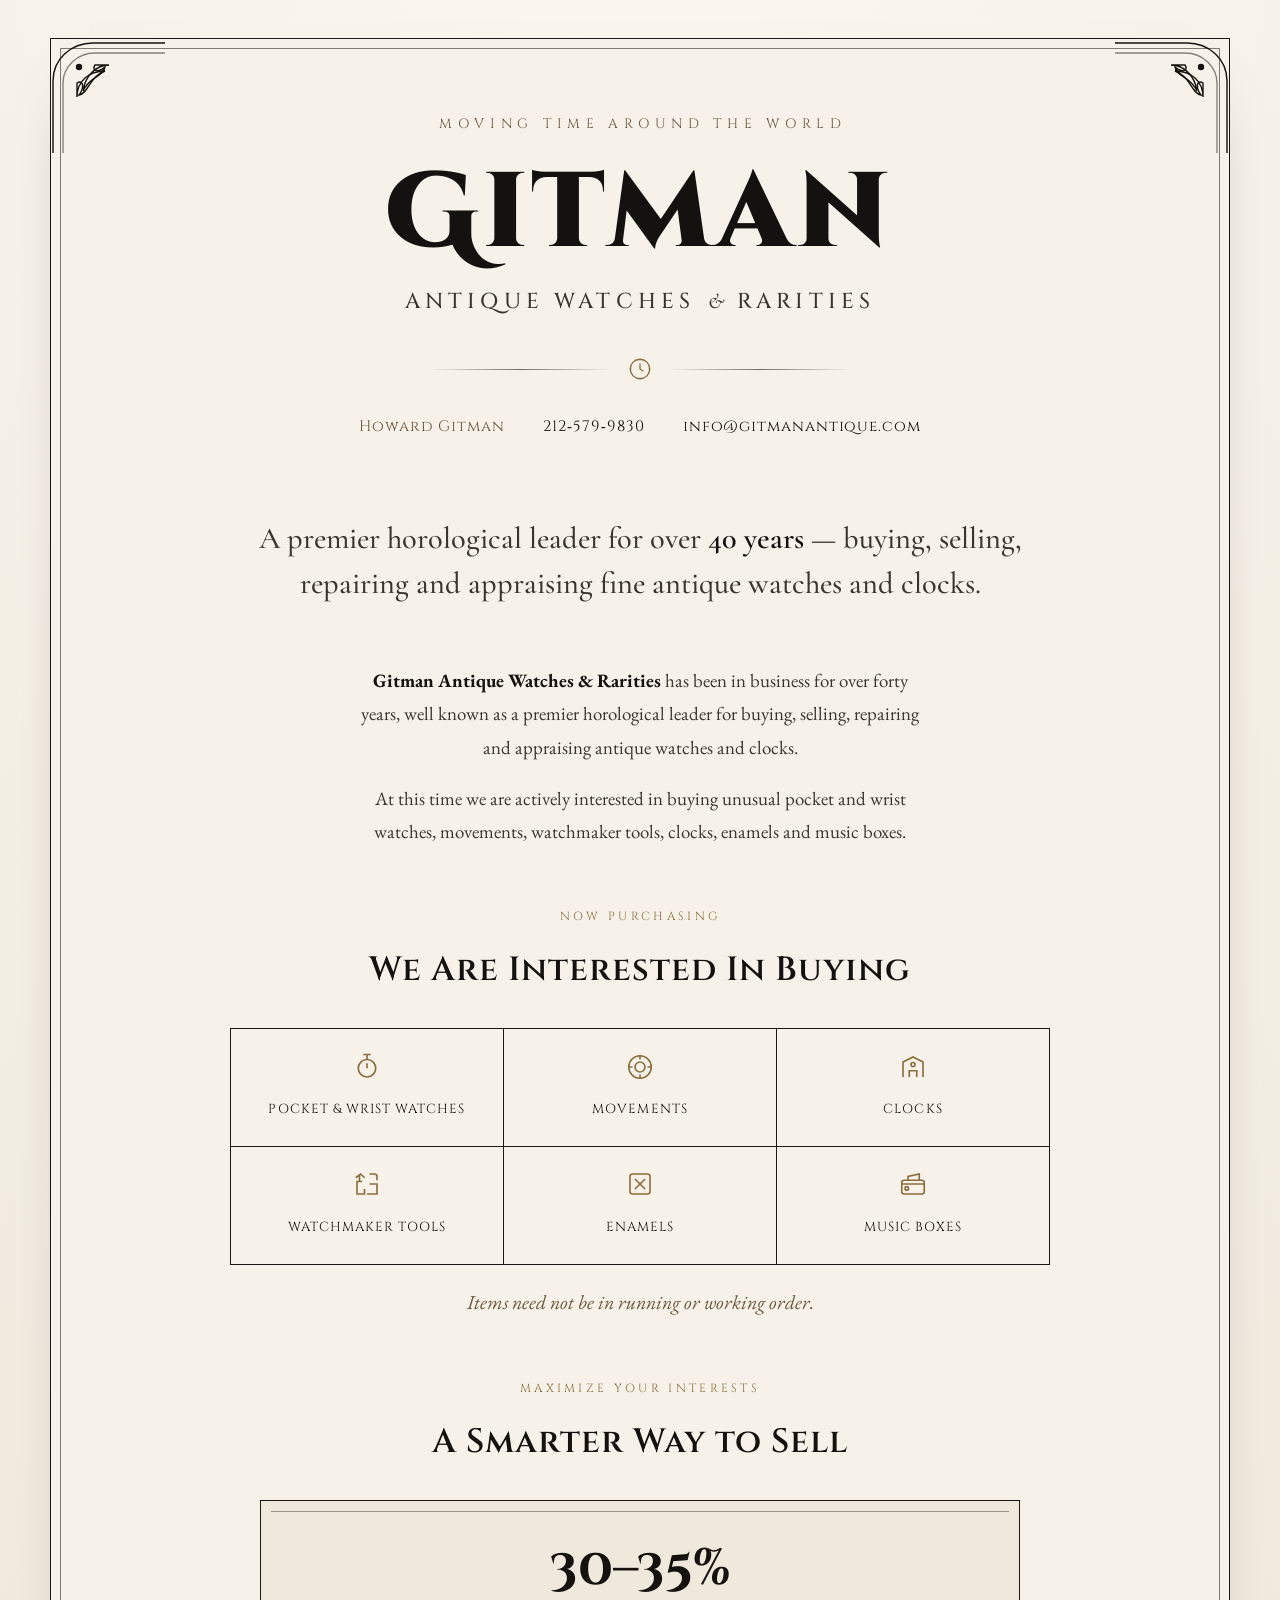
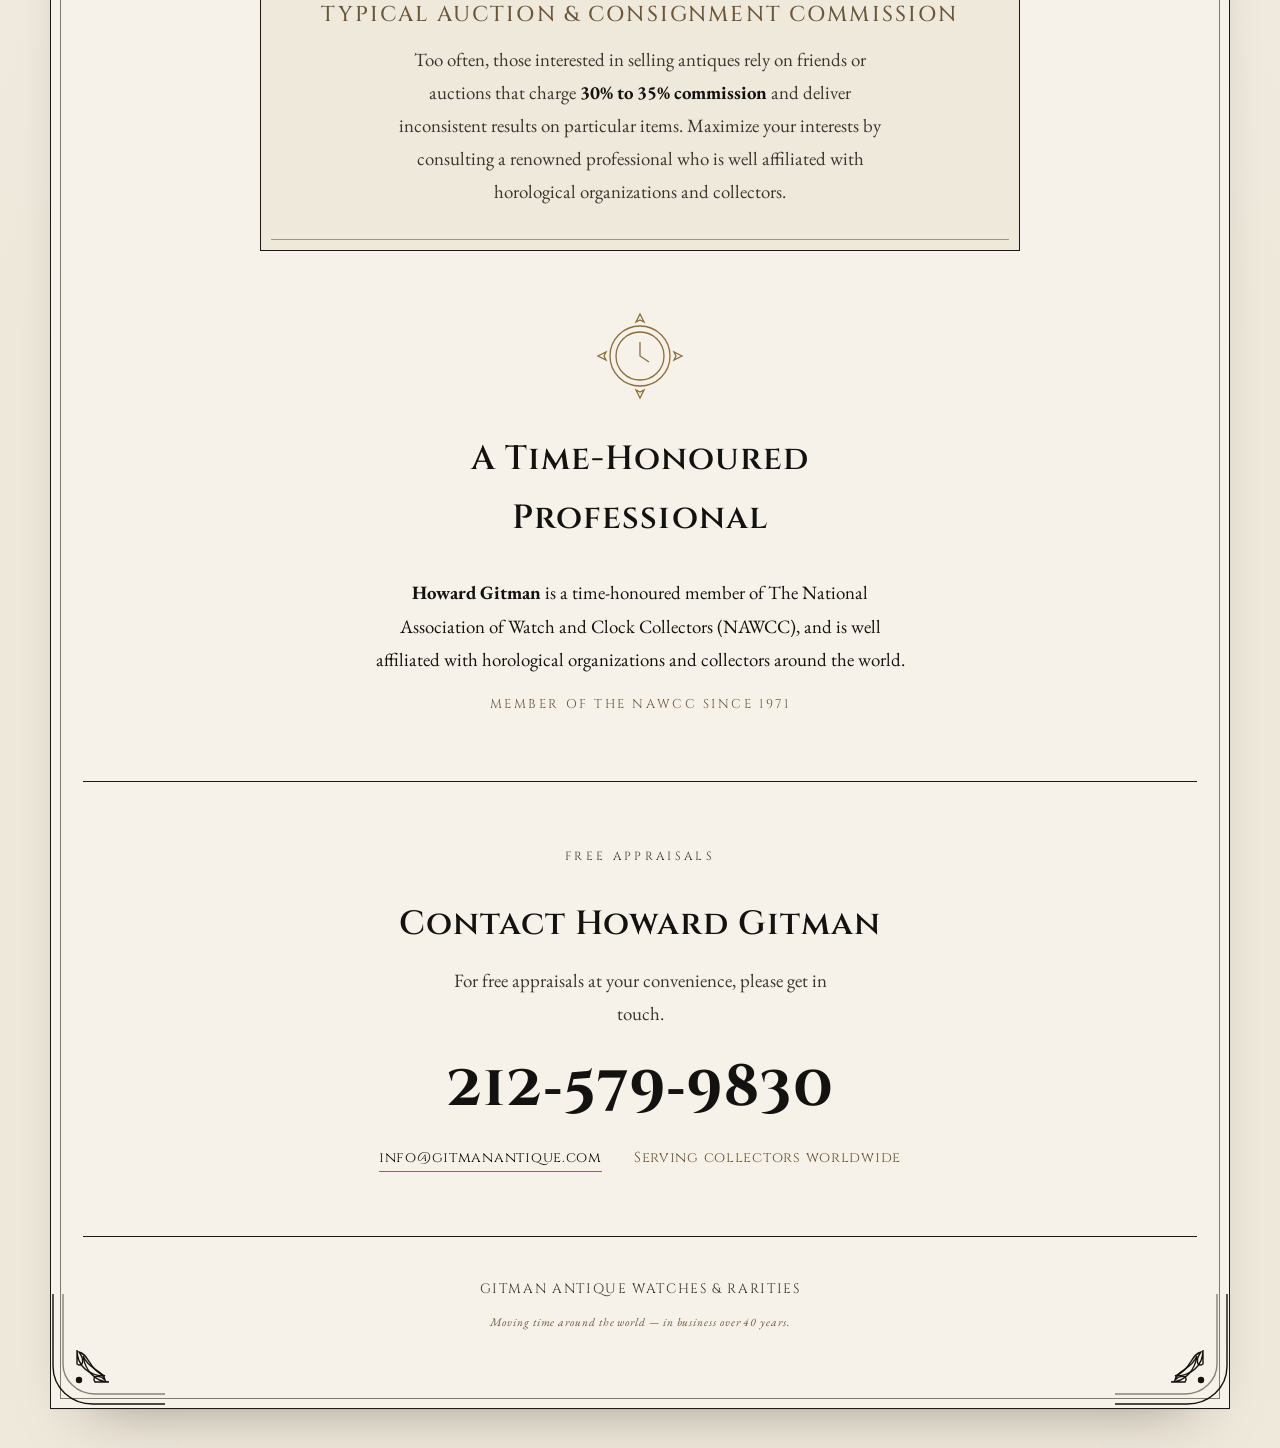
==== index.html @ 74b0772e "Add Gitman Antique Watches & Rarities website Single-page site built from the shop's flyer, styled a" ====
<!DOCTYPE html>
<html lang="en">
<head>
<meta charset="UTF-8">
<meta name="viewport" content="width=device-width, initial-scale=1.0">
<title>Gitman Antique Watches &amp; Rarities — Moving Time Around the World</title>
<meta name="description" content="Gitman Antique Watches &amp; Rarities — a premier horological leader for over 40 years, buying, selling, repairing and appraising antique watches and clocks. Free appraisals from Howard Gitman, NAWCC member since 1971.">
<meta name="theme-color" content="#111111">
<meta property="og:title" content="Gitman Antique Watches &amp; Rarities">
<meta property="og:description" content="Moving Time Around the World — buying, selling, repairing and appraising antique watches and clocks for over 40 years.">
<meta property="og:type" content="website">
<link rel="preconnect" href="https://fonts.googleapis.com">
<link rel="preconnect" href="https://fonts.gstatic.com" crossorigin>
<link href="https://fonts.googleapis.com/css2?family=Cinzel+Decorative:wght@400;700;900&family=Cinzel:wght@400;500;600&family=Cormorant+Garamond:ital,wght@0,400;0,500;0,600;1,400;1,500&family=EB+Garamond:ital,wght@0,400;0,500;1,400&display=swap" rel="stylesheet">
<style>
  :root{
    --ink:#141210;
    --ink-soft:#3a352f;
    --paper:#f6f2e9;
    --paper-2:#efe9dc;
    --line:#1a1815;
    --accent:#6b5638;
    --gold:#8a6d3b;
    --max:1080px;
  }
  *{box-sizing:border-box;}
  html{scroll-behavior:smooth;}
  body{
    margin:0;
    color:var(--ink);
    background:
      radial-gradient(120% 80% at 50% -10%, #fbf8f0 0%, var(--paper) 45%, var(--paper-2) 100%);
    font-family:"EB Garamond","Cormorant Garamond",Georgia,serif;
    font-size:clamp(1.02rem,0.9rem + 0.4vw,1.18rem);
    line-height:1.75;
    -webkit-font-smoothing:antialiased;
    text-rendering:optimizeLegibility;
  }
  ::selection{background:var(--ink);color:var(--paper);}

  .wrap{max-width:var(--max);margin:0 auto;padding:0 clamp(1.1rem,4vw,2.5rem);}

  /* ---------- Decorative frame ---------- */
  .frame{
    position:relative;
    margin:clamp(1rem,3vw,2.4rem) auto;
    max-width:1180px;
    border:1px solid var(--line);
    padding:clamp(1.6rem,4vw,3.6rem) clamp(1rem,3vw,2rem);
    background:
      linear-gradient(var(--paper),var(--paper)) padding-box;
    box-shadow:0 1px 0 rgba(0,0,0,.04), 0 30px 60px -40px rgba(30,20,10,.5);
  }
  .frame::before{
    content:"";
    position:absolute;
    inset:9px;
    border:1px solid var(--line);
    pointer-events:none;
    opacity:.55;
  }
  .corner{position:absolute;width:clamp(64px,10vw,120px);height:auto;color:var(--ink);pointer-events:none;}
  .corner.tl{top:-2px;left:-2px;}
  .corner.tr{top:-2px;right:-2px;transform:scaleX(-1);}
  .corner.bl{bottom:-2px;left:-2px;transform:scaleY(-1);}
  .corner.br{bottom:-2px;right:-2px;transform:scale(-1,-1);}

  /* ---------- Hero ---------- */
  header{text-align:center;padding:clamp(.5rem,2vw,1.4rem) 0 clamp(1rem,3vw,2rem);}
  .tagline-top{
    font-family:"Cinzel",serif;
    letter-spacing:.42em;
    text-transform:uppercase;
    font-size:clamp(.62rem,.5rem + .5vw,.85rem);
    color:var(--accent);
    margin:0 0 clamp(1rem,3vw,1.8rem);
    padding-left:.42em;
  }
  .wordmark{
    font-family:"Cinzel Decorative","Cinzel",serif;
    font-weight:900;
    font-size:clamp(3.1rem,7vw + 1rem,7rem);
    line-height:.92;
    letter-spacing:.04em;
    margin:0;
    color:var(--ink);
  }
  .subtitle{
    font-family:"Cinzel",serif;
    font-weight:500;
    text-transform:uppercase;
    letter-spacing:.24em;
    font-size:clamp(.85rem,.6rem + 1vw,1.35rem);
    margin:clamp(.9rem,2vw,1.3rem) 0 0;
    color:var(--ink-soft);
  }
  .subtitle .amp{font-family:"Cormorant Garamond",serif;font-style:italic;text-transform:none;letter-spacing:0;padding:0 .12em;}
  .rule{
    display:flex;align-items:center;justify-content:center;gap:1rem;
    margin:clamp(1.4rem,3vw,2.2rem) auto 0;max-width:420px;color:var(--gold);
  }
  .rule::before,.rule::after{content:"";height:1px;flex:1;background:linear-gradient(90deg,transparent,var(--line),transparent);opacity:.6;}
  .rule svg{width:26px;height:26px;flex:none;}

  /* ---------- Contact bar under hero ---------- */
  .quickcontact{
    display:flex;flex-wrap:wrap;justify-content:center;gap:clamp(.6rem,3vw,2.4rem);
    margin-top:clamp(1.3rem,3vw,2rem);
    font-family:"Cinzel",serif;font-size:clamp(.78rem,.6rem + .5vw,.95rem);
    letter-spacing:.06em;
  }
  .quickcontact a{color:var(--ink);text-decoration:none;border-bottom:1px solid transparent;transition:border-color .2s;}
  .quickcontact a:hover{border-color:var(--gold);}
  .quickcontact .who{color:var(--accent);}

  /* ---------- Body content ---------- */
  main{padding-top:clamp(1.6rem,4vw,2.6rem);}
  .lede{
    font-family:"Cormorant Garamond",serif;
    font-size:clamp(1.3rem,1rem + 1.4vw,1.9rem);
    line-height:1.5;
    text-align:center;
    max-width:52ch;
    margin:0 auto clamp(2rem,5vw,3.2rem);
    color:var(--ink-soft);
    font-weight:500;
  }
  .lede strong{color:var(--ink);font-weight:600;}

  section{margin:clamp(2.2rem,5vw,3.6rem) 0;}
  .eyebrow{
    font-family:"Cinzel",serif;text-transform:uppercase;letter-spacing:.28em;
    font-size:.74rem;color:var(--gold);text-align:center;margin:0 0 .9rem;
  }
  h2{
    font-family:"Cinzel",serif;font-weight:600;text-align:center;
    font-size:clamp(1.4rem,1rem + 1.6vw,2.1rem);
    letter-spacing:.03em;margin:0 0 clamp(1.2rem,3vw,1.8rem);color:var(--ink);
  }

  /* two column intro */
  .prose p{margin:0 auto 1.15rem;max-width:64ch;text-align:center;color:var(--ink-soft);}
  .prose p strong{color:var(--ink);}

  /* what we buy grid */
  .buy-grid{
    display:grid;gap:1px;background:var(--line);
    grid-template-columns:repeat(3,1fr);
    border:1px solid var(--line);margin:0 auto;max-width:820px;
    padding:0;list-style:none;overflow:hidden;
  }
  @media (max-width:560px){ .buy-grid{grid-template-columns:repeat(2,1fr);} }
  .buy-grid li{
    list-style:none;background:var(--paper);padding:1.4rem 1rem;text-align:center;
  }
  .buy-grid .ic{display:block;color:var(--gold);margin:0 auto .55rem;width:30px;height:30px;}
  .buy-grid .lbl{font-family:"Cinzel",serif;font-size:.82rem;letter-spacing:.08em;text-transform:uppercase;color:var(--ink);}
  .note{text-align:center;font-style:italic;color:var(--accent);margin:1.3rem auto 0;font-size:1.05em;}

  /* value / commission callout */
  .value{
    border:1px solid var(--line);background:var(--paper-2);
    max-width:760px;margin:0 auto;padding:clamp(1.6rem,4vw,2.6rem);
    position:relative;text-align:center;
  }
  .value::before,.value::after{
    content:"";position:absolute;left:10px;right:10px;height:0;
    border-top:1px solid var(--line);opacity:.4;
  }
  .value::before{top:10px;}
  .value::after{bottom:10px;}
  .value .big{
    font-family:"Cinzel Decorative","Cinzel",serif;font-weight:700;
    font-size:clamp(2rem,1rem + 4vw,3.2rem);color:var(--ink);display:block;line-height:1;margin-bottom:.3rem;
  }
  .value .big small{font-size:.42em;letter-spacing:.1em;color:var(--accent);font-family:"Cinzel",serif;font-weight:500;display:block;margin-top:.6rem;text-transform:uppercase;}
  .value p{max-width:54ch;margin:1.1rem auto 0;color:var(--ink-soft);}
  .value p strong{color:var(--ink);}

  /* credentials */
  .cred{text-align:center;max-width:60ch;margin:0 auto;}
  .cred .seal{width:clamp(70px,12vw,96px);height:auto;color:var(--gold);margin-bottom:1rem;}
  .cred .est{font-family:"Cinzel",serif;letter-spacing:.2em;text-transform:uppercase;font-size:.8rem;color:var(--accent);margin-top:1rem;}

  /* ---------- CTA / Contact ---------- */
  .cta{
    text-align:center;border-top:1px solid var(--line);border-bottom:1px solid var(--line);
    padding:clamp(2.4rem,6vw,4rem) 1rem;margin:clamp(2.6rem,6vw,4rem) 0 0;
  }
  .cta h2{margin-bottom:.6rem;}
  .cta p{color:var(--ink-soft);max-width:46ch;margin:0 auto 1.8rem;}
  .phone{
    font-family:"Cinzel Decorative","Cinzel",serif;font-weight:700;
    font-size:clamp(2rem,1rem + 5vw,3.6rem);color:var(--ink);text-decoration:none;
    display:inline-block;letter-spacing:.02em;line-height:1;
    border-bottom:2px solid transparent;transition:border-color .25s,color .25s;
  }
  .phone:hover{border-color:var(--gold);}
  .cta .meta{
    display:flex;flex-wrap:wrap;justify-content:center;gap:.6rem 2rem;margin-top:1.7rem;
    font-family:"Cinzel",serif;font-size:.9rem;letter-spacing:.05em;
  }
  .cta .meta a{color:var(--ink);text-decoration:none;border-bottom:1px solid var(--gold);}
  .cta .meta span{color:var(--accent);}

  footer{
    text-align:center;padding:clamp(1.8rem,4vw,2.6rem) 1rem clamp(1rem,3vw,1.6rem);
    color:var(--accent);font-size:.85rem;font-family:"Cinzel",serif;letter-spacing:.12em;text-transform:uppercase;
  }
  footer .name{color:var(--ink-soft);}
  footer .sm{display:block;margin-top:.6rem;font-size:.72rem;letter-spacing:.08em;text-transform:none;font-family:"EB Garamond",serif;font-style:italic;}

  @media (max-width:560px){
    .quickcontact{flex-direction:column;gap:.4rem;}
    .rule{max-width:260px;}
  }
</style>
</head>
<body>
<div class="frame">
  <!-- Art-Nouveau corner flourishes -->
  <svg class="corner tl" viewBox="0 0 120 120" fill="none" stroke="currentColor" stroke-width="1.4" aria-hidden="true">
    <path d="M4 116 V44 C4 22 22 6 44 6 H116" />
    <path d="M14 116 V46 C14 30 28 16 46 16 H116" opacity=".5"/>
    <path d="M28 60 C28 44 40 34 56 34 C40 40 40 56 30 58 C36 50 34 42 28 46 Z"/>
    <path d="M60 28 C46 28 36 40 34 54 C40 40 54 40 56 30 C50 36 42 34 46 28 Z"/>
    <circle cx="30" cy="30" r="3.2" fill="currentColor" stroke="none"/>
  </svg>
  <svg class="corner tr" viewBox="0 0 120 120" fill="none" stroke="currentColor" stroke-width="1.4" aria-hidden="true">
    <path d="M4 116 V44 C4 22 22 6 44 6 H116" />
    <path d="M14 116 V46 C14 30 28 16 46 16 H116" opacity=".5"/>
    <path d="M28 60 C28 44 40 34 56 34 C40 40 40 56 30 58 C36 50 34 42 28 46 Z"/>
    <path d="M60 28 C46 28 36 40 34 54 C40 40 54 40 56 30 C50 36 42 34 46 28 Z"/>
    <circle cx="30" cy="30" r="3.2" fill="currentColor" stroke="none"/>
  </svg>
  <svg class="corner bl" viewBox="0 0 120 120" fill="none" stroke="currentColor" stroke-width="1.4" aria-hidden="true">
    <path d="M4 116 V44 C4 22 22 6 44 6 H116" />
    <path d="M14 116 V46 C14 30 28 16 46 16 H116" opacity=".5"/>
    <path d="M28 60 C28 44 40 34 56 34 C40 40 40 56 30 58 C36 50 34 42 28 46 Z"/>
    <path d="M60 28 C46 28 36 40 34 54 C40 40 54 40 56 30 C50 36 42 34 46 28 Z"/>
    <circle cx="30" cy="30" r="3.2" fill="currentColor" stroke="none"/>
  </svg>
  <svg class="corner br" viewBox="0 0 120 120" fill="none" stroke="currentColor" stroke-width="1.4" aria-hidden="true">
    <path d="M4 116 V44 C4 22 22 6 44 6 H116" />
    <path d="M14 116 V46 C14 30 28 16 46 16 H116" opacity=".5"/>
    <path d="M28 60 C28 44 40 34 56 34 C40 40 40 56 30 58 C36 50 34 42 28 46 Z"/>
    <path d="M60 28 C46 28 36 40 34 54 C40 40 54 40 56 30 C50 36 42 34 46 28 Z"/>
    <circle cx="30" cy="30" r="3.2" fill="currentColor" stroke="none"/>
  </svg>

  <div class="wrap">
    <header>
      <p class="tagline-top">Moving Time Around the World</p>
      <h1 class="wordmark">Gitman</h1>
      <p class="subtitle">Antique Watches <span class="amp">&amp;</span> Rarities</p>
      <div class="rule" aria-hidden="true">
        <svg viewBox="0 0 24 24" fill="none" stroke="currentColor" stroke-width="1.2">
          <circle cx="12" cy="12" r="9"/><path d="M12 7v5l3 2"/><path d="M12 3v1M12 20v1M3 12h1M20 12h1"/>
        </svg>
      </div>
      <nav class="quickcontact" aria-label="Contact">
        <span class="who">Howard Gitman</span>
        <a href="tel:+12125799830">212&#8209;579&#8209;9830</a>
        <a href="mailto:info@gitmanantique.com">info@gitmanantique.com</a>
      </nav>
    </header>

    <main>
      <p class="lede">
        A premier horological leader for over <strong>40 years</strong> — buying, selling,
        repairing and appraising fine antique watches and clocks.
      </p>

      <section class="prose" aria-label="About">
        <p>
          <strong>Gitman Antique Watches &amp; Rarities</strong> has been in business for over forty years,
          well known as a premier horological leader for buying, selling, repairing and appraising
          antique watches and clocks.
        </p>
        <p>
          At this time we are actively interested in buying unusual pocket and wrist watches, movements,
          watchmaker tools, clocks, enamels and music boxes.
        </p>
      </section>

      <section aria-label="What we buy">
        <p class="eyebrow">Now Purchasing</p>
        <h2>We Are Interested In Buying</h2>
        <ul class="buy-grid">
          <li>
            <svg class="ic" viewBox="0 0 24 24" fill="none" stroke="currentColor" stroke-width="1.3"><circle cx="12" cy="13" r="7"/><path d="M12 13V9M9 2h6M12 6V2"/></svg>
            <span class="lbl">Pocket &amp; Wrist Watches</span>
          </li>
          <li>
            <svg class="ic" viewBox="0 0 24 24" fill="none" stroke="currentColor" stroke-width="1.3"><circle cx="12" cy="12" r="4"/><circle cx="12" cy="12" r="9"/><path d="M12 3v3M12 18v3M3 12h3M18 12h3"/></svg>
            <span class="lbl">Movements</span>
          </li>
          <li>
            <svg class="ic" viewBox="0 0 24 24" fill="none" stroke="currentColor" stroke-width="1.3"><path d="M4 20V8l8-4 8 4v12"/><path d="M9 20v-5h6v5"/><circle cx="12" cy="10" r="1.6"/></svg>
            <span class="lbl">Clocks</span>
          </li>
          <li>
            <svg class="ic" viewBox="0 0 24 24" fill="none" stroke="currentColor" stroke-width="1.3"><path d="M3 7l4-3 3 3M14 4h4a2 2 0 012 2v3M6 4v6M8 10H4v10h6v-4M14 12h6v8h-8"/></svg>
            <span class="lbl">Watchmaker Tools</span>
          </li>
          <li>
            <svg class="ic" viewBox="0 0 24 24" fill="none" stroke="currentColor" stroke-width="1.3"><rect x="4" y="4" width="16" height="16" rx="2"/><path d="M8 8l8 8M16 8l-8 8"/></svg>
            <span class="lbl">Enamels</span>
          </li>
          <li>
            <svg class="ic" viewBox="0 0 24 24" fill="none" stroke="currentColor" stroke-width="1.3"><rect x="3" y="9" width="18" height="11" rx="2"/><path d="M3 12h18M8 9V6l9-2v5"/><circle cx="7" cy="15.5" r="1.4"/></svg>
            <span class="lbl">Music Boxes</span>
          </li>
        </ul>
        <p class="note">Items need not be in running or working order.</p>
      </section>

      <section aria-label="Why sell with us">
        <p class="eyebrow">Maximize Your Interests</p>
        <h2>A Smarter Way to Sell</h2>
        <div class="value">
          <span class="big">30&ndash;35%<small>Typical auction &amp; consignment commission</small></span>
          <p>
            Too often, those interested in selling antiques rely on friends or auctions that charge
            <strong>30% to 35% commission</strong> and deliver inconsistent results on particular items.
            Maximize your interests by consulting a renowned professional who is well affiliated with
            horological organizations and collectors.
          </p>
        </div>
      </section>

      <section class="cred" aria-label="Credentials">
        <svg class="seal" viewBox="0 0 96 96" fill="none" stroke="currentColor" stroke-width="1.3" aria-hidden="true">
          <circle cx="48" cy="48" r="30"/><circle cx="48" cy="48" r="24"/>
          <path d="M48 34v14l9 6"/>
          <path d="M48 6l4 8-4-2-4 2zM48 90l4-8-4 2-4-2zM6 48l8-4-2 4 2 4zM90 48l-8-4 2 4-2 4z"/>
        </svg>
        <h2>A Time-Honoured Professional</h2>
        <p>
          <strong>Howard Gitman</strong> is a time-honoured member of The National Association of Watch
          and Clock Collectors (NAWCC), and is well affiliated with horological organizations and
          collectors around the world.
        </p>
        <p class="est">Member of the NAWCC since 1971</p>
      </section>
    </main>
  </div>

  <div class="cta">
    <p class="eyebrow">Free Appraisals</p>
    <h2>Contact Howard Gitman</h2>
    <p>For free appraisals at your convenience, please get in touch.</p>
    <a class="phone" href="tel:+12125799830">212&#8209;579&#8209;9830</a>
    <div class="meta">
      <a href="mailto:info@gitmanantique.com">info@gitmanantique.com</a>
      <span>Serving collectors worldwide</span>
    </div>
  </div>

  <footer>
    <span class="name">Gitman Antique Watches &amp; Rarities</span>
    <span class="sm">Moving time around the world — in business over 40 years.</span>
  </footer>
</div>
</body>
</html>
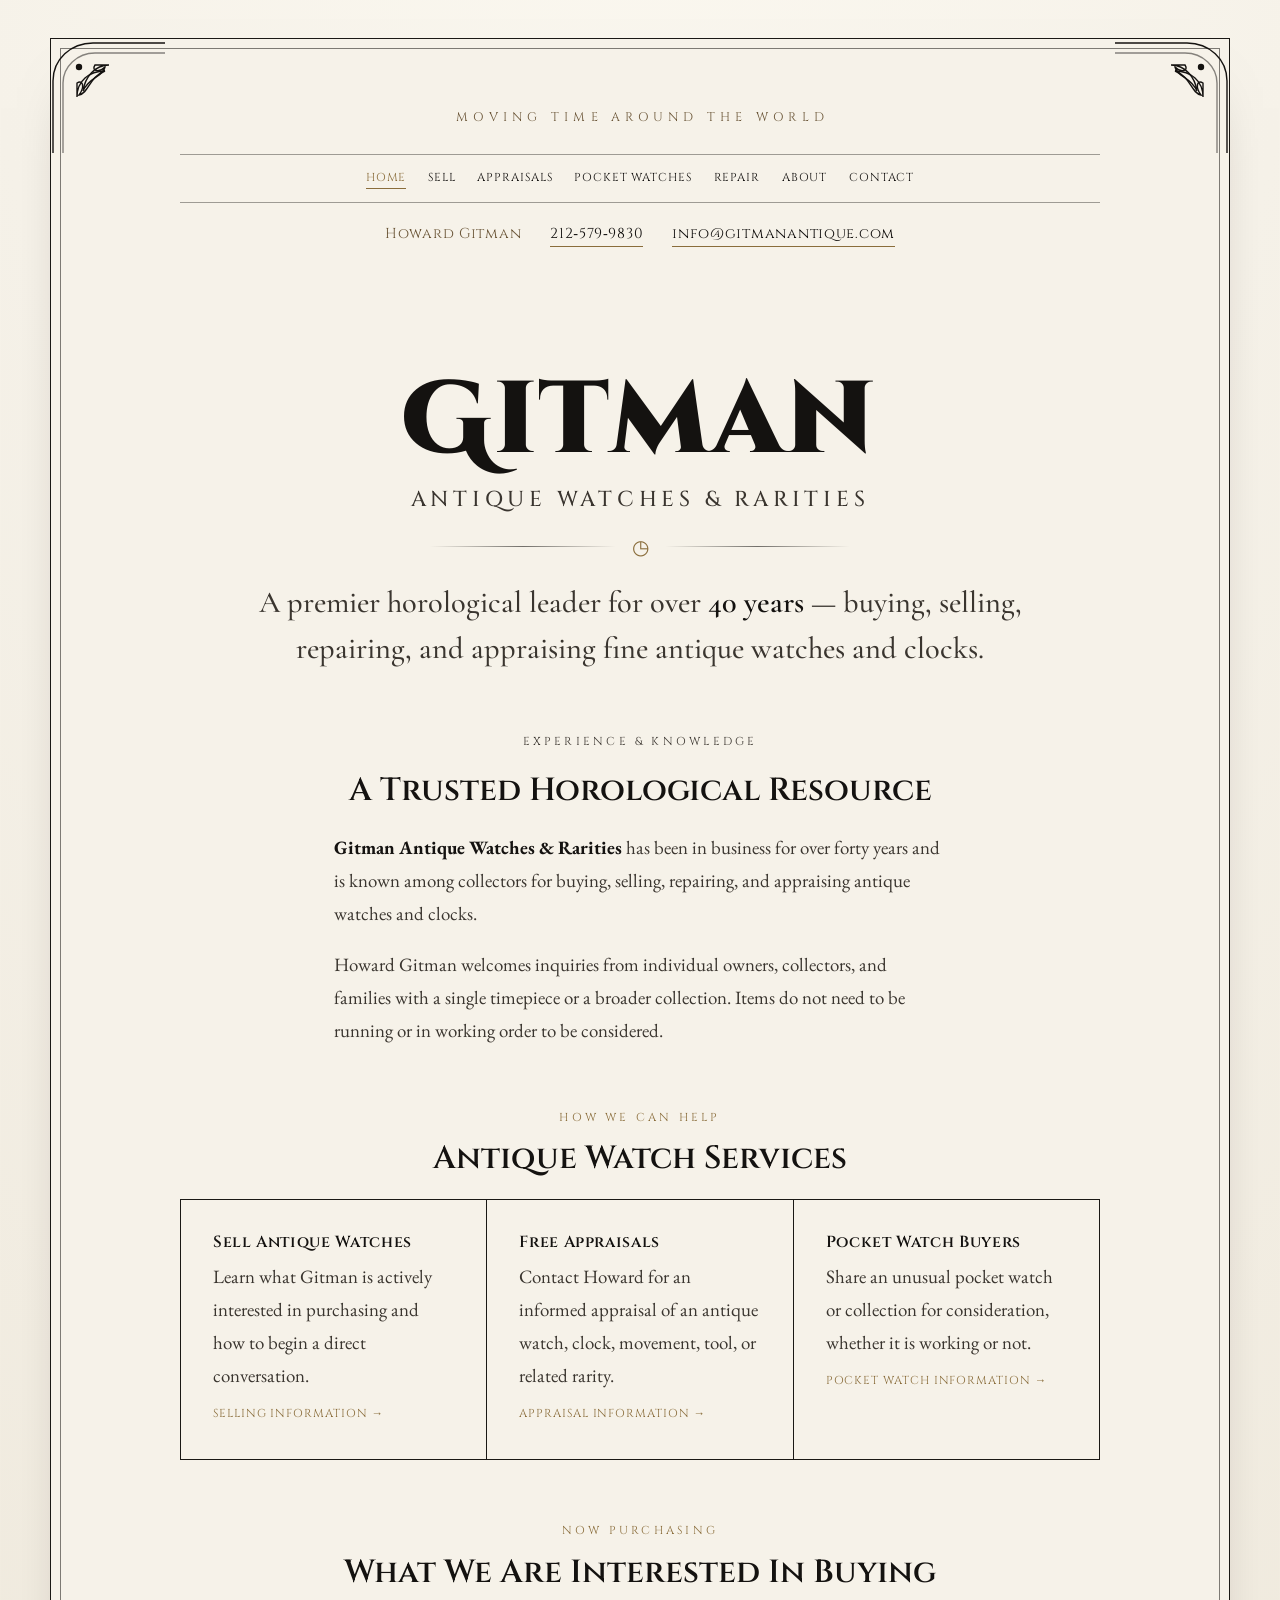
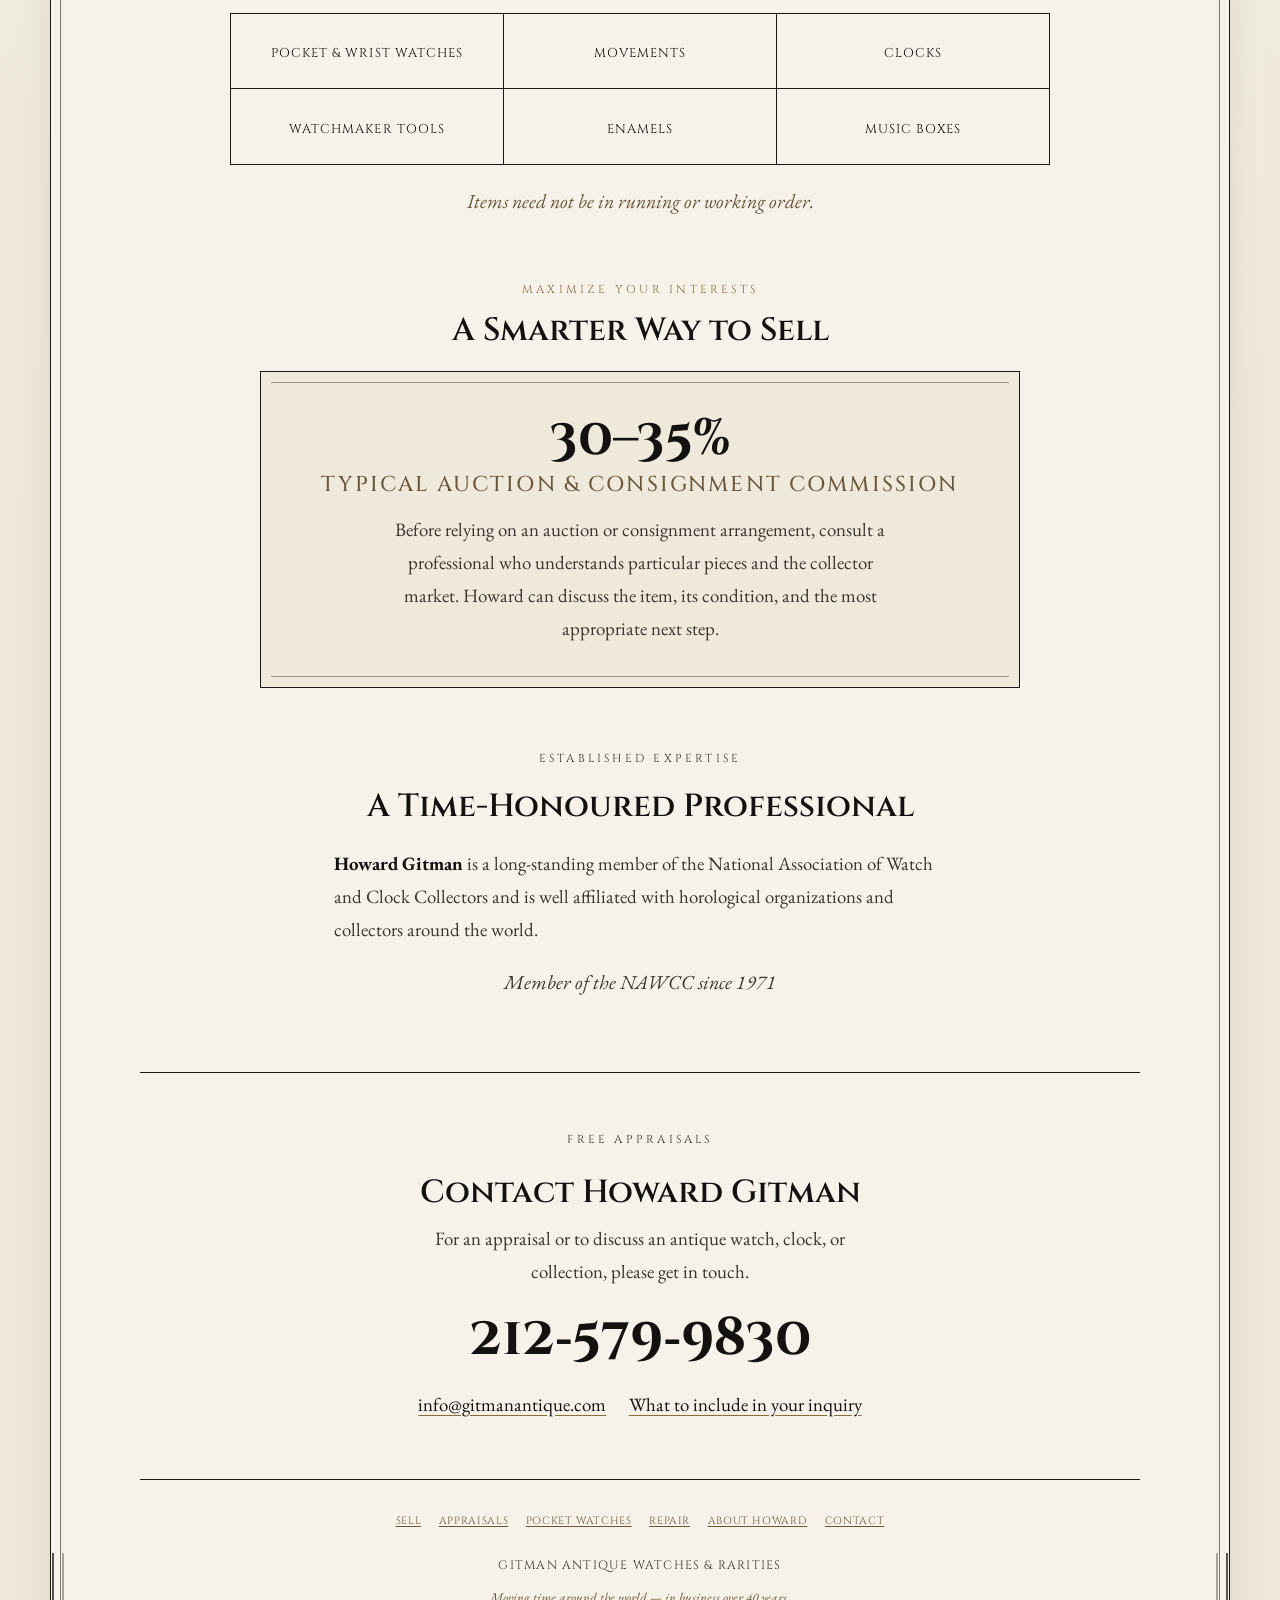
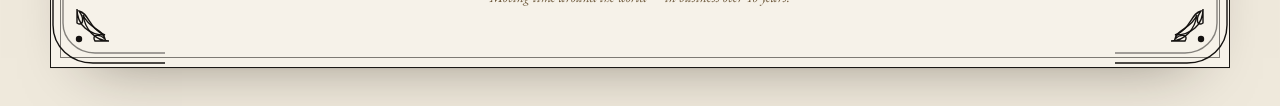
==== commit 48914caf: "Add SEO foundation and service pages" ====
--- a/index.html
+++ b/index.html
@@ -1,366 +1,191 @@
 <!DOCTYPE html>
 <html lang="en">
 <head>
-<meta charset="UTF-8">
-<meta name="viewport" content="width=device-width, initial-scale=1.0">
-<title>Gitman Antique Watches &amp; Rarities — Moving Time Around the World</title>
-<meta name="description" content="Gitman Antique Watches &amp; Rarities — a premier horological leader for over 40 years, buying, selling, repairing and appraising antique watches and clocks. Free appraisals from Howard Gitman, NAWCC member since 1971.">
-<meta name="theme-color" content="#111111">
-<meta property="og:title" content="Gitman Antique Watches &amp; Rarities">
-<meta property="og:description" content="Moving Time Around the World — buying, selling, repairing and appraising antique watches and clocks for over 40 years.">
-<meta property="og:type" content="website">
-<link rel="preconnect" href="https://fonts.googleapis.com">
-<link rel="preconnect" href="https://fonts.gstatic.com" crossorigin>
-<link href="https://fonts.googleapis.com/css2?family=Cinzel+Decorative:wght@400;700;900&family=Cinzel:wght@400;500;600&family=Cormorant+Garamond:ital,wght@0,400;0,500;0,600;1,400;1,500&family=EB+Garamond:ital,wght@0,400;0,500;1,400&display=swap" rel="stylesheet">
-<style>
-  :root{
-    --ink:#141210;
-    --ink-soft:#3a352f;
-    --paper:#f6f2e9;
-    --paper-2:#efe9dc;
-    --line:#1a1815;
-    --accent:#6b5638;
-    --gold:#8a6d3b;
-    --max:1080px;
+  <meta charset="UTF-8">
+  <meta name="viewport" content="width=device-width, initial-scale=1.0">
+  <title>Antique Watch Buyer &amp; Appraisals | Gitman Antique Watches</title>
+  <meta name="description" content="Sell, appraise, repair, or buy antique watches and clocks with Howard Gitman, an NAWCC member since 1971. Call for a free appraisal.">
+  <meta name="robots" content="index,follow,max-image-preview:large">
+  <meta name="theme-color" content="#141210">
+  <link rel="canonical" href="https://gitmanantique.com/">
+  <link rel="icon" href="/assets/icons/favicon.png" type="image/png">
+  <link rel="apple-touch-icon" href="/assets/icons/apple-touch-icon.png">
+  <link rel="manifest" href="/manifest.webmanifest">
+  <link rel="sitemap" type="application/xml" href="/sitemap.xml">
+  <meta property="og:site_name" content="Gitman Antique Watches &amp; Rarities">
+  <meta property="og:locale" content="en_US">
+  <meta property="og:type" content="website">
+  <meta property="og:title" content="Antique Watch Buyer &amp; Appraisals | Gitman Antique Watches">
+  <meta property="og:description" content="Buying, selling, repairing, and appraising antique watches and clocks with Howard Gitman.">
+  <meta property="og:url" content="https://gitmanantique.com/">
+  <meta property="og:image" content="https://gitmanantique.com/assets/images/gitman-social-card.png">
+  <meta property="og:image:width" content="1200">
+  <meta property="og:image:height" content="630">
+  <meta property="og:image:alt" content="Gitman Antique Watches &amp; Rarities — Moving Time Around the World">
+  <meta name="twitter:card" content="summary_large_image">
+  <meta name="twitter:title" content="Antique Watch Buyer &amp; Appraisals | Gitman Antique Watches">
+  <meta name="twitter:description" content="Buying, selling, repairing, and appraising antique watches and clocks with Howard Gitman.">
+  <meta name="twitter:image" content="https://gitmanantique.com/assets/images/gitman-social-card.png">
+  <meta name="twitter:image:alt" content="Gitman Antique Watches &amp; Rarities — Moving Time Around the World">
+  <link rel="preconnect" href="https://fonts.googleapis.com">
+  <link rel="preconnect" href="https://fonts.gstatic.com" crossorigin>
+  <link href="https://fonts.googleapis.com/css2?family=Cinzel+Decorative:wght@400;700;900&amp;family=Cinzel:wght@400;500;600&amp;family=Cormorant+Garamond:ital,wght@0,400;0,500;0,600;1,400;1,500&amp;family=EB+Garamond:ital,wght@0,400;0,500;1,400&amp;display=swap" rel="stylesheet">
+  <link rel="stylesheet" href="/assets/styles.css">
+  <script type="application/ld+json">
+  {
+    "@context": "https://schema.org",
+    "@graph": [
+      {
+        "@type": "Organization",
+        "@id": "https://gitmanantique.com/#organization",
+        "name": "Gitman Antique Watches & Rarities",
+        "url": "https://gitmanantique.com/",
+        "email": "info@gitmanantique.com",
+        "telephone": "+1-212-579-9830",
+        "description": "Buyer, seller, repairer, and appraiser of antique watches, clocks, and horological rarities.",
+        "founder": { "@type": "Person", "name": "Howard Gitman" },
+        "areaServed": "Worldwide"
+      },
+      {
+        "@type": "WebSite",
+        "@id": "https://gitmanantique.com/#website",
+        "url": "https://gitmanantique.com/",
+        "name": "Gitman Antique Watches & Rarities",
+        "alternateName": "Gitman Antique",
+        "publisher": { "@id": "https://gitmanantique.com/#organization" },
+        "inLanguage": "en-US"
+      }
+    ]
   }
-  *{box-sizing:border-box;}
-  html{scroll-behavior:smooth;}
-  body{
-    margin:0;
-    color:var(--ink);
-    background:
-      radial-gradient(120% 80% at 50% -10%, #fbf8f0 0%, var(--paper) 45%, var(--paper-2) 100%);
-    font-family:"EB Garamond","Cormorant Garamond",Georgia,serif;
-    font-size:clamp(1.02rem,0.9rem + 0.4vw,1.18rem);
-    line-height:1.75;
-    -webkit-font-smoothing:antialiased;
-    text-rendering:optimizeLegibility;
-  }
-  ::selection{background:var(--ink);color:var(--paper);}
-
-  .wrap{max-width:var(--max);margin:0 auto;padding:0 clamp(1.1rem,4vw,2.5rem);}
-
-  /* ---------- Decorative frame ---------- */
-  .frame{
-    position:relative;
-    margin:clamp(1rem,3vw,2.4rem) auto;
-    max-width:1180px;
-    border:1px solid var(--line);
-    padding:clamp(1.6rem,4vw,3.6rem) clamp(1rem,3vw,2rem);
-    background:
-      linear-gradient(var(--paper),var(--paper)) padding-box;
-    box-shadow:0 1px 0 rgba(0,0,0,.04), 0 30px 60px -40px rgba(30,20,10,.5);
-  }
-  .frame::before{
-    content:"";
-    position:absolute;
-    inset:9px;
-    border:1px solid var(--line);
-    pointer-events:none;
-    opacity:.55;
-  }
-  .corner{position:absolute;width:clamp(64px,10vw,120px);height:auto;color:var(--ink);pointer-events:none;}
-  .corner.tl{top:-2px;left:-2px;}
-  .corner.tr{top:-2px;right:-2px;transform:scaleX(-1);}
-  .corner.bl{bottom:-2px;left:-2px;transform:scaleY(-1);}
-  .corner.br{bottom:-2px;right:-2px;transform:scale(-1,-1);}
-
-  /* ---------- Hero ---------- */
-  header{text-align:center;padding:clamp(.5rem,2vw,1.4rem) 0 clamp(1rem,3vw,2rem);}
-  .tagline-top{
-    font-family:"Cinzel",serif;
-    letter-spacing:.42em;
-    text-transform:uppercase;
-    font-size:clamp(.62rem,.5rem + .5vw,.85rem);
-    color:var(--accent);
-    margin:0 0 clamp(1rem,3vw,1.8rem);
-    padding-left:.42em;
-  }
-  .wordmark{
-    font-family:"Cinzel Decorative","Cinzel",serif;
-    font-weight:900;
-    font-size:clamp(3.1rem,7vw + 1rem,7rem);
-    line-height:.92;
-    letter-spacing:.04em;
-    margin:0;
-    color:var(--ink);
-  }
-  .subtitle{
-    font-family:"Cinzel",serif;
-    font-weight:500;
-    text-transform:uppercase;
-    letter-spacing:.24em;
-    font-size:clamp(.85rem,.6rem + 1vw,1.35rem);
-    margin:clamp(.9rem,2vw,1.3rem) 0 0;
-    color:var(--ink-soft);
-  }
-  .subtitle .amp{font-family:"Cormorant Garamond",serif;font-style:italic;text-transform:none;letter-spacing:0;padding:0 .12em;}
-  .rule{
-    display:flex;align-items:center;justify-content:center;gap:1rem;
-    margin:clamp(1.4rem,3vw,2.2rem) auto 0;max-width:420px;color:var(--gold);
-  }
-  .rule::before,.rule::after{content:"";height:1px;flex:1;background:linear-gradient(90deg,transparent,var(--line),transparent);opacity:.6;}
-  .rule svg{width:26px;height:26px;flex:none;}
-
-  /* ---------- Contact bar under hero ---------- */
-  .quickcontact{
-    display:flex;flex-wrap:wrap;justify-content:center;gap:clamp(.6rem,3vw,2.4rem);
-    margin-top:clamp(1.3rem,3vw,2rem);
-    font-family:"Cinzel",serif;font-size:clamp(.78rem,.6rem + .5vw,.95rem);
-    letter-spacing:.06em;
-  }
-  .quickcontact a{color:var(--ink);text-decoration:none;border-bottom:1px solid transparent;transition:border-color .2s;}
-  .quickcontact a:hover{border-color:var(--gold);}
-  .quickcontact .who{color:var(--accent);}
-
-  /* ---------- Body content ---------- */
-  main{padding-top:clamp(1.6rem,4vw,2.6rem);}
-  .lede{
-    font-family:"Cormorant Garamond",serif;
-    font-size:clamp(1.3rem,1rem + 1.4vw,1.9rem);
-    line-height:1.5;
-    text-align:center;
-    max-width:52ch;
-    margin:0 auto clamp(2rem,5vw,3.2rem);
-    color:var(--ink-soft);
-    font-weight:500;
-  }
-  .lede strong{color:var(--ink);font-weight:600;}
-
-  section{margin:clamp(2.2rem,5vw,3.6rem) 0;}
-  .eyebrow{
-    font-family:"Cinzel",serif;text-transform:uppercase;letter-spacing:.28em;
-    font-size:.74rem;color:var(--gold);text-align:center;margin:0 0 .9rem;
-  }
-  h2{
-    font-family:"Cinzel",serif;font-weight:600;text-align:center;
-    font-size:clamp(1.4rem,1rem + 1.6vw,2.1rem);
-    letter-spacing:.03em;margin:0 0 clamp(1.2rem,3vw,1.8rem);color:var(--ink);
-  }
-
-  /* two column intro */
-  .prose p{margin:0 auto 1.15rem;max-width:64ch;text-align:center;color:var(--ink-soft);}
-  .prose p strong{color:var(--ink);}
-
-  /* what we buy grid */
-  .buy-grid{
-    display:grid;gap:1px;background:var(--line);
-    grid-template-columns:repeat(3,1fr);
-    border:1px solid var(--line);margin:0 auto;max-width:820px;
-    padding:0;list-style:none;overflow:hidden;
-  }
-  @media (max-width:560px){ .buy-grid{grid-template-columns:repeat(2,1fr);} }
-  .buy-grid li{
-    list-style:none;background:var(--paper);padding:1.4rem 1rem;text-align:center;
-  }
-  .buy-grid .ic{display:block;color:var(--gold);margin:0 auto .55rem;width:30px;height:30px;}
-  .buy-grid .lbl{font-family:"Cinzel",serif;font-size:.82rem;letter-spacing:.08em;text-transform:uppercase;color:var(--ink);}
-  .note{text-align:center;font-style:italic;color:var(--accent);margin:1.3rem auto 0;font-size:1.05em;}
-
-  /* value / commission callout */
-  .value{
-    border:1px solid var(--line);background:var(--paper-2);
-    max-width:760px;margin:0 auto;padding:clamp(1.6rem,4vw,2.6rem);
-    position:relative;text-align:center;
-  }
-  .value::before,.value::after{
-    content:"";position:absolute;left:10px;right:10px;height:0;
-    border-top:1px solid var(--line);opacity:.4;
-  }
-  .value::before{top:10px;}
-  .value::after{bottom:10px;}
-  .value .big{
-    font-family:"Cinzel Decorative","Cinzel",serif;font-weight:700;
-    font-size:clamp(2rem,1rem + 4vw,3.2rem);color:var(--ink);display:block;line-height:1;margin-bottom:.3rem;
-  }
-  .value .big small{font-size:.42em;letter-spacing:.1em;color:var(--accent);font-family:"Cinzel",serif;font-weight:500;display:block;margin-top:.6rem;text-transform:uppercase;}
-  .value p{max-width:54ch;margin:1.1rem auto 0;color:var(--ink-soft);}
-  .value p strong{color:var(--ink);}
-
-  /* credentials */
-  .cred{text-align:center;max-width:60ch;margin:0 auto;}
-  .cred .seal{width:clamp(70px,12vw,96px);height:auto;color:var(--gold);margin-bottom:1rem;}
-  .cred .est{font-family:"Cinzel",serif;letter-spacing:.2em;text-transform:uppercase;font-size:.8rem;color:var(--accent);margin-top:1rem;}
-
-  /* ---------- CTA / Contact ---------- */
-  .cta{
-    text-align:center;border-top:1px solid var(--line);border-bottom:1px solid var(--line);
-    padding:clamp(2.4rem,6vw,4rem) 1rem;margin:clamp(2.6rem,6vw,4rem) 0 0;
-  }
-  .cta h2{margin-bottom:.6rem;}
-  .cta p{color:var(--ink-soft);max-width:46ch;margin:0 auto 1.8rem;}
-  .phone{
-    font-family:"Cinzel Decorative","Cinzel",serif;font-weight:700;
-    font-size:clamp(2rem,1rem + 5vw,3.6rem);color:var(--ink);text-decoration:none;
-    display:inline-block;letter-spacing:.02em;line-height:1;
-    border-bottom:2px solid transparent;transition:border-color .25s,color .25s;
-  }
-  .phone:hover{border-color:var(--gold);}
-  .cta .meta{
-    display:flex;flex-wrap:wrap;justify-content:center;gap:.6rem 2rem;margin-top:1.7rem;
-    font-family:"Cinzel",serif;font-size:.9rem;letter-spacing:.05em;
-  }
-  .cta .meta a{color:var(--ink);text-decoration:none;border-bottom:1px solid var(--gold);}
-  .cta .meta span{color:var(--accent);}
-
-  footer{
-    text-align:center;padding:clamp(1.8rem,4vw,2.6rem) 1rem clamp(1rem,3vw,1.6rem);
-    color:var(--accent);font-size:.85rem;font-family:"Cinzel",serif;letter-spacing:.12em;text-transform:uppercase;
-  }
-  footer .name{color:var(--ink-soft);}
-  footer .sm{display:block;margin-top:.6rem;font-size:.72rem;letter-spacing:.08em;text-transform:none;font-family:"EB Garamond",serif;font-style:italic;}
-
-  @media (max-width:560px){
-    .quickcontact{flex-direction:column;gap:.4rem;}
-    .rule{max-width:260px;}
-  }
-</style>
+  </script>
+  <script async src="https://www.googletagmanager.com/gtag/js?id=G-J6LRDMYRNL"></script>
+  <script>
+    window.dataLayer = window.dataLayer || [];
+    function gtag(){dataLayer.push(arguments);}
+    gtag('js', new Date());
+    gtag('config', 'G-J6LRDMYRNL');
+  </script>
 </head>
 <body>
-<div class="frame">
-  <!-- Art-Nouveau corner flourishes -->
-  <svg class="corner tl" viewBox="0 0 120 120" fill="none" stroke="currentColor" stroke-width="1.4" aria-hidden="true">
-    <path d="M4 116 V44 C4 22 22 6 44 6 H116" />
-    <path d="M14 116 V46 C14 30 28 16 46 16 H116" opacity=".5"/>
-    <path d="M28 60 C28 44 40 34 56 34 C40 40 40 56 30 58 C36 50 34 42 28 46 Z"/>
-    <path d="M60 28 C46 28 36 40 34 54 C40 40 54 40 56 30 C50 36 42 34 46 28 Z"/>
-    <circle cx="30" cy="30" r="3.2" fill="currentColor" stroke="none"/>
-  </svg>
-  <svg class="corner tr" viewBox="0 0 120 120" fill="none" stroke="currentColor" stroke-width="1.4" aria-hidden="true">
-    <path d="M4 116 V44 C4 22 22 6 44 6 H116" />
-    <path d="M14 116 V46 C14 30 28 16 46 16 H116" opacity=".5"/>
-    <path d="M28 60 C28 44 40 34 56 34 C40 40 40 56 30 58 C36 50 34 42 28 46 Z"/>
-    <path d="M60 28 C46 28 36 40 34 54 C40 40 54 40 56 30 C50 36 42 34 46 28 Z"/>
-    <circle cx="30" cy="30" r="3.2" fill="currentColor" stroke="none"/>
-  </svg>
-  <svg class="corner bl" viewBox="0 0 120 120" fill="none" stroke="currentColor" stroke-width="1.4" aria-hidden="true">
-    <path d="M4 116 V44 C4 22 22 6 44 6 H116" />
-    <path d="M14 116 V46 C14 30 28 16 46 16 H116" opacity=".5"/>
-    <path d="M28 60 C28 44 40 34 56 34 C40 40 40 56 30 58 C36 50 34 42 28 46 Z"/>
-    <path d="M60 28 C46 28 36 40 34 54 C40 40 54 40 56 30 C50 36 42 34 46 28 Z"/>
-    <circle cx="30" cy="30" r="3.2" fill="currentColor" stroke="none"/>
-  </svg>
-  <svg class="corner br" viewBox="0 0 120 120" fill="none" stroke="currentColor" stroke-width="1.4" aria-hidden="true">
-    <path d="M4 116 V44 C4 22 22 6 44 6 H116" />
-    <path d="M14 116 V46 C14 30 28 16 46 16 H116" opacity=".5"/>
-    <path d="M28 60 C28 44 40 34 56 34 C40 40 40 56 30 58 C36 50 34 42 28 46 Z"/>
-    <path d="M60 28 C46 28 36 40 34 54 C40 40 54 40 56 30 C50 36 42 34 46 28 Z"/>
-    <circle cx="30" cy="30" r="3.2" fill="currentColor" stroke="none"/>
-  </svg>
+  <a class="skip-link" href="#main-content">Skip to main content</a>
+  <div class="frame">
+    <img class="corner tl" src="/assets/corner.svg" alt="">
+    <img class="corner tr" src="/assets/corner.svg" alt="">
+    <img class="corner bl" src="/assets/corner.svg" alt="">
+    <img class="corner br" src="/assets/corner.svg" alt="">
+    <div class="wrap">
+      <header class="site-header">
+        <p class="tagline-top">Moving Time Around the World</p>
+        <nav class="site-nav" aria-label="Primary navigation">
+          <a href="/" aria-current="page">Home</a>
+          <a href="/sell-antique-watches/">Sell</a>
+          <a href="/antique-watch-appraisals/">Appraisals</a>
+          <a href="/pocket-watch-buyers/">Pocket Watches</a>
+          <a href="/watch-clock-repair/">Repair</a>
+          <a href="/about-howard-gitman/">About</a>
+          <a href="/contact/">Contact</a>
+        </nav>
+        <div class="quickcontact" aria-label="Contact information">
+          <span class="who">Howard Gitman</span>
+          <a href="tel:+12125799830">212&#8209;579&#8209;9830</a>
+          <a href="mailto:info@gitmanantique.com">info@gitmanantique.com</a>
+        </div>
+      </header>
 
-  <div class="wrap">
-    <header>
-      <p class="tagline-top">Moving Time Around the World</p>
-      <h1 class="wordmark">Gitman</h1>
-      <p class="subtitle">Antique Watches <span class="amp">&amp;</span> Rarities</p>
-      <div class="rule" aria-hidden="true">
-        <svg viewBox="0 0 24 24" fill="none" stroke="currentColor" stroke-width="1.2">
-          <circle cx="12" cy="12" r="9"/><path d="M12 7v5l3 2"/><path d="M12 3v1M12 20v1M3 12h1M20 12h1"/>
-        </svg>
-      </div>
-      <nav class="quickcontact" aria-label="Contact">
-        <span class="who">Howard Gitman</span>
-        <a href="tel:+12125799830">212&#8209;579&#8209;9830</a>
-        <a href="mailto:info@gitmanantique.com">info@gitmanantique.com</a>
+      <main id="main-content">
+        <section class="hero">
+          <h1>
+            <span class="display-brand">Gitman</span>
+            <span class="display-subtitle">Antique Watches &amp; Rarities</span>
+          </h1>
+          <div class="rule" aria-hidden="true"><span class="clock">◷</span></div>
+          <p class="lede">A premier horological leader for over <strong>40 years</strong> — buying, selling, repairing, and appraising fine antique watches and clocks.</p>
+        </section>
+
+        <section class="prose" aria-labelledby="welcome-title">
+          <p class="eyebrow">Experience &amp; Knowledge</p>
+          <h2 id="welcome-title">A Trusted Horological Resource</h2>
+          <p><strong>Gitman Antique Watches &amp; Rarities</strong> has been in business for over forty years and is known among collectors for buying, selling, repairing, and appraising antique watches and clocks.</p>
+          <p>Howard Gitman welcomes inquiries from individual owners, collectors, and families with a single timepiece or a broader collection. Items do not need to be running or in working order to be considered.</p>
+        </section>
+
+        <section aria-labelledby="services-title">
+          <p class="eyebrow">How We Can Help</p>
+          <h2 id="services-title">Antique Watch Services</h2>
+          <div class="card-grid">
+            <a class="card" href="/sell-antique-watches/">
+              <h3>Sell Antique Watches</h3>
+              <p>Learn what Gitman is actively interested in purchasing and how to begin a direct conversation.</p>
+              <span class="link-label">Selling information →</span>
+            </a>
+            <a class="card" href="/antique-watch-appraisals/">
+              <h3>Free Appraisals</h3>
+              <p>Contact Howard for an informed appraisal of an antique watch, clock, movement, tool, or related rarity.</p>
+              <span class="link-label">Appraisal information →</span>
+            </a>
+            <a class="card" href="/pocket-watch-buyers/">
+              <h3>Pocket Watch Buyers</h3>
+              <p>Share an unusual pocket watch or collection for consideration, whether it is working or not.</p>
+              <span class="link-label">Pocket watch information →</span>
+            </a>
+          </div>
+        </section>
+
+        <section aria-labelledby="buy-title">
+          <p class="eyebrow">Now Purchasing</p>
+          <h2 id="buy-title">What We Are Interested In Buying</h2>
+          <ul class="buy-grid">
+            <li><span class="lbl">Pocket &amp; Wrist Watches</span></li>
+            <li><span class="lbl">Movements</span></li>
+            <li><span class="lbl">Clocks</span></li>
+            <li><span class="lbl">Watchmaker Tools</span></li>
+            <li><span class="lbl">Enamels</span></li>
+            <li><span class="lbl">Music Boxes</span></li>
+          </ul>
+          <p class="note">Items need not be in running or working order.</p>
+        </section>
+
+        <section aria-labelledby="sell-title">
+          <p class="eyebrow">Maximize Your Interests</p>
+          <h2 id="sell-title">A Smarter Way to Sell</h2>
+          <div class="value">
+            <span class="big">30–35%<small>Typical auction &amp; consignment commission</small></span>
+            <p>Before relying on an auction or consignment arrangement, consult a professional who understands particular pieces and the collector market. Howard can discuss the item, its condition, and the most appropriate next step.</p>
+          </div>
+        </section>
+
+        <section class="prose" aria-labelledby="credentials-title">
+          <p class="eyebrow">Established Expertise</p>
+          <h2 id="credentials-title">A Time-Honoured Professional</h2>
+          <p><strong>Howard Gitman</strong> is a long-standing member of the National Association of Watch and Clock Collectors and is well affiliated with horological organizations and collectors around the world.</p>
+          <p class="note">Member of the NAWCC since 1971</p>
+        </section>
+
+        <section class="cta" aria-labelledby="contact-title">
+          <p class="eyebrow">Free Appraisals</p>
+          <h2 id="contact-title">Contact Howard Gitman</h2>
+          <p>For an appraisal or to discuss an antique watch, clock, or collection, please get in touch.</p>
+          <a class="phone" href="tel:+12125799830">212&#8209;579&#8209;9830</a>
+          <div class="cta-links">
+            <a href="mailto:info@gitmanantique.com">info@gitmanantique.com</a>
+            <a href="/contact/">What to include in your inquiry</a>
+          </div>
+        </section>
+      </main>
+    </div>
+
+    <footer class="site-footer">
+      <nav class="footer-nav" aria-label="Footer navigation">
+        <a href="/sell-antique-watches/">Sell</a>
+        <a href="/antique-watch-appraisals/">Appraisals</a>
+        <a href="/pocket-watch-buyers/">Pocket Watches</a>
+        <a href="/watch-clock-repair/">Repair</a>
+        <a href="/about-howard-gitman/">About Howard</a>
+        <a href="/contact/">Contact</a>
       </nav>
-    </header>
-
-    <main>
-      <p class="lede">
-        A premier horological leader for over <strong>40 years</strong> — buying, selling,
-        repairing and appraising fine antique watches and clocks.
-      </p>
-
-      <section class="prose" aria-label="About">
-        <p>
-          <strong>Gitman Antique Watches &amp; Rarities</strong> has been in business for over forty years,
-          well known as a premier horological leader for buying, selling, repairing and appraising
-          antique watches and clocks.
-        </p>
-        <p>
-          At this time we are actively interested in buying unusual pocket and wrist watches, movements,
-          watchmaker tools, clocks, enamels and music boxes.
-        </p>
-      </section>
-
-      <section aria-label="What we buy">
-        <p class="eyebrow">Now Purchasing</p>
-        <h2>We Are Interested In Buying</h2>
-        <ul class="buy-grid">
-          <li>
-            <svg class="ic" viewBox="0 0 24 24" fill="none" stroke="currentColor" stroke-width="1.3"><circle cx="12" cy="13" r="7"/><path d="M12 13V9M9 2h6M12 6V2"/></svg>
-            <span class="lbl">Pocket &amp; Wrist Watches</span>
-          </li>
-          <li>
-            <svg class="ic" viewBox="0 0 24 24" fill="none" stroke="currentColor" stroke-width="1.3"><circle cx="12" cy="12" r="4"/><circle cx="12" cy="12" r="9"/><path d="M12 3v3M12 18v3M3 12h3M18 12h3"/></svg>
-            <span class="lbl">Movements</span>
-          </li>
-          <li>
-            <svg class="ic" viewBox="0 0 24 24" fill="none" stroke="currentColor" stroke-width="1.3"><path d="M4 20V8l8-4 8 4v12"/><path d="M9 20v-5h6v5"/><circle cx="12" cy="10" r="1.6"/></svg>
-            <span class="lbl">Clocks</span>
-          </li>
-          <li>
-            <svg class="ic" viewBox="0 0 24 24" fill="none" stroke="currentColor" stroke-width="1.3"><path d="M3 7l4-3 3 3M14 4h4a2 2 0 012 2v3M6 4v6M8 10H4v10h6v-4M14 12h6v8h-8"/></svg>
-            <span class="lbl">Watchmaker Tools</span>
-          </li>
-          <li>
-            <svg class="ic" viewBox="0 0 24 24" fill="none" stroke="currentColor" stroke-width="1.3"><rect x="4" y="4" width="16" height="16" rx="2"/><path d="M8 8l8 8M16 8l-8 8"/></svg>
-            <span class="lbl">Enamels</span>
-          </li>
-          <li>
-            <svg class="ic" viewBox="0 0 24 24" fill="none" stroke="currentColor" stroke-width="1.3"><rect x="3" y="9" width="18" height="11" rx="2"/><path d="M3 12h18M8 9V6l9-2v5"/><circle cx="7" cy="15.5" r="1.4"/></svg>
-            <span class="lbl">Music Boxes</span>
-          </li>
-        </ul>
-        <p class="note">Items need not be in running or working order.</p>
-      </section>
-
-      <section aria-label="Why sell with us">
-        <p class="eyebrow">Maximize Your Interests</p>
-        <h2>A Smarter Way to Sell</h2>
-        <div class="value">
-          <span class="big">30&ndash;35%<small>Typical auction &amp; consignment commission</small></span>
-          <p>
-            Too often, those interested in selling antiques rely on friends or auctions that charge
-            <strong>30% to 35% commission</strong> and deliver inconsistent results on particular items.
-            Maximize your interests by consulting a renowned professional who is well affiliated with
-            horological organizations and collectors.
-          </p>
-        </div>
-      </section>
-
-      <section class="cred" aria-label="Credentials">
-        <svg class="seal" viewBox="0 0 96 96" fill="none" stroke="currentColor" stroke-width="1.3" aria-hidden="true">
-          <circle cx="48" cy="48" r="30"/><circle cx="48" cy="48" r="24"/>
-          <path d="M48 34v14l9 6"/>
-          <path d="M48 6l4 8-4-2-4 2zM48 90l4-8-4 2-4-2zM6 48l8-4-2 4 2 4zM90 48l-8-4 2 4-2 4z"/>
-        </svg>
-        <h2>A Time-Honoured Professional</h2>
-        <p>
-          <strong>Howard Gitman</strong> is a time-honoured member of The National Association of Watch
-          and Clock Collectors (NAWCC), and is well affiliated with horological organizations and
-          collectors around the world.
-        </p>
-        <p class="est">Member of the NAWCC since 1971</p>
-      </section>
-    </main>
+      <span class="name">Gitman Antique Watches &amp; Rarities</span>
+      <span class="sm">Moving time around the world — in business over 40 years.</span>
+    </footer>
   </div>
-
-  <div class="cta">
-    <p class="eyebrow">Free Appraisals</p>
-    <h2>Contact Howard Gitman</h2>
-    <p>For free appraisals at your convenience, please get in touch.</p>
-    <a class="phone" href="tel:+12125799830">212&#8209;579&#8209;9830</a>
-    <div class="meta">
-      <a href="mailto:info@gitmanantique.com">info@gitmanantique.com</a>
-      <span>Serving collectors worldwide</span>
-    </div>
-  </div>
-
-  <footer>
-    <span class="name">Gitman Antique Watches &amp; Rarities</span>
-    <span class="sm">Moving time around the world — in business over 40 years.</span>
-  </footer>
-</div>
 </body>
 </html>
--- a/assets/styles.css
+++ b/assets/styles.css
@@ -0,0 +1,336 @@
+:root {
+  --ink: #141210;
+  --ink-soft: #3a352f;
+  --paper: #f6f2e9;
+  --paper-2: #efe9dc;
+  --line: #1a1815;
+  --accent: #6b5638;
+  --gold: #8a6d3b;
+  --max: 1080px;
+}
+
+* { box-sizing: border-box; }
+
+html { scroll-behavior: smooth; }
+
+body {
+  margin: 0;
+  color: var(--ink);
+  background: radial-gradient(120% 80% at 50% -10%, #fbf8f0 0%, var(--paper) 45%, var(--paper-2) 100%);
+  font-family: "EB Garamond", "Cormorant Garamond", Georgia, serif;
+  font-size: clamp(1.02rem, .9rem + .4vw, 1.18rem);
+  line-height: 1.75;
+  -webkit-font-smoothing: antialiased;
+  text-rendering: optimizeLegibility;
+}
+
+::selection { background: var(--ink); color: var(--paper); }
+
+a { color: inherit; }
+
+a:focus-visible {
+  outline: 2px solid var(--gold);
+  outline-offset: 4px;
+}
+
+.skip-link {
+  position: fixed;
+  left: 1rem;
+  top: -5rem;
+  z-index: 20;
+  padding: .55rem .85rem;
+  background: var(--ink);
+  color: var(--paper);
+}
+
+.skip-link:focus { top: 1rem; }
+
+.wrap { max-width: var(--max); margin: 0 auto; padding: 0 clamp(1.1rem, 4vw, 2.5rem); }
+
+.frame {
+  position: relative;
+  margin: clamp(1rem, 3vw, 2.4rem) auto;
+  max-width: 1180px;
+  min-height: calc(100vh - 2rem);
+  border: 1px solid var(--line);
+  padding: clamp(1.6rem, 4vw, 3.6rem) clamp(1rem, 3vw, 2rem);
+  background: linear-gradient(var(--paper), var(--paper)) padding-box;
+  box-shadow: 0 1px 0 rgba(0, 0, 0, .04), 0 30px 60px -40px rgba(30, 20, 10, .5);
+}
+
+.frame::before {
+  content: "";
+  position: absolute;
+  inset: 9px;
+  border: 1px solid var(--line);
+  pointer-events: none;
+  opacity: .55;
+}
+
+.corner { position: absolute; width: clamp(64px, 10vw, 120px); height: auto; pointer-events: none; }
+.corner.tl { top: -2px; left: -2px; }
+.corner.tr { top: -2px; right: -2px; transform: scaleX(-1); }
+.corner.bl { bottom: -2px; left: -2px; transform: scaleY(-1); }
+.corner.br { bottom: -2px; right: -2px; transform: scale(-1, -1); }
+
+.site-header { text-align: center; padding: clamp(.4rem, 2vw, 1rem) 0 1.4rem; }
+
+.tagline-top {
+  margin: 0 0 clamp(.7rem, 2vw, 1.2rem);
+  padding-left: .42em;
+  color: var(--accent);
+  font-family: "Cinzel", serif;
+  font-size: clamp(.58rem, .5rem + .35vw, .78rem);
+  letter-spacing: .42em;
+  text-transform: uppercase;
+}
+
+.brand-link { display: inline-block; text-decoration: none; }
+
+.wordmark {
+  margin: 0;
+  color: var(--ink);
+  font-family: "Cinzel Decorative", "Cinzel", serif;
+  font-size: clamp(2.7rem, 6vw + .8rem, 6.2rem);
+  font-weight: 900;
+  letter-spacing: .04em;
+  line-height: .92;
+}
+
+.brand-subtitle {
+  display: block;
+  margin-top: clamp(.7rem, 1.6vw, 1rem);
+  color: var(--ink-soft);
+  font-family: "Cinzel", serif;
+  font-size: clamp(.72rem, .55rem + .75vw, 1.1rem);
+  font-weight: 500;
+  letter-spacing: .24em;
+  text-transform: uppercase;
+}
+
+.brand-subtitle .amp { padding: 0 .12em; font-family: "Cormorant Garamond", serif; font-style: italic; letter-spacing: 0; text-transform: none; }
+
+.site-nav {
+  position: relative;
+  z-index: 2;
+  display: flex;
+  flex-wrap: wrap;
+  justify-content: center;
+  gap: .45rem 1.35rem;
+  max-width: 920px;
+  margin: 1.6rem auto 0;
+  padding: .8rem 0;
+  border-top: 1px solid rgba(26, 24, 21, .4);
+  border-bottom: 1px solid rgba(26, 24, 21, .4);
+  font-family: "Cinzel", serif;
+  font-size: .72rem;
+  letter-spacing: .08em;
+  text-transform: uppercase;
+}
+
+.site-nav a { text-decoration: none; border-bottom: 1px solid transparent; }
+.site-nav a:hover, .site-nav a[aria-current="page"] { color: var(--gold); border-color: var(--gold); }
+
+.quickcontact {
+  display: flex;
+  flex-wrap: wrap;
+  justify-content: center;
+  gap: .45rem 1.8rem;
+  margin-top: 1.15rem;
+  font-family: "Cinzel", serif;
+  font-size: clamp(.75rem, .62rem + .4vw, .9rem);
+  letter-spacing: .05em;
+}
+
+.quickcontact a { text-decoration: none; border-bottom: 1px solid var(--gold); }
+.quickcontact .who { color: var(--accent); }
+
+main { position: relative; z-index: 1; padding-top: clamp(1.5rem, 4vw, 2.6rem); }
+
+.hero, .page-hero { text-align: center; }
+
+.page-hero { max-width: 820px; margin: 0 auto clamp(2.2rem, 5vw, 3.6rem); }
+
+h1, h2, h3 {
+  color: var(--ink);
+  font-family: "Cinzel", serif;
+  font-weight: 600;
+  line-height: 1.25;
+}
+
+.hero h1, .page-hero h1 {
+  margin: 0;
+  font-size: clamp(2rem, 1.1rem + 3.8vw, 4rem);
+  letter-spacing: .025em;
+}
+
+.hero .display-brand {
+  font-family: "Cinzel Decorative", "Cinzel", serif;
+  font-size: clamp(3rem, 7vw + .8rem, 6.8rem);
+  font-weight: 900;
+  line-height: .96;
+}
+
+.hero .display-subtitle {
+  display: block;
+  margin-top: .8rem;
+  color: var(--ink-soft);
+  font-family: "Cinzel", serif;
+  font-size: clamp(.85rem, .6rem + 1vw, 1.35rem);
+  font-weight: 500;
+  letter-spacing: .22em;
+  text-transform: uppercase;
+}
+
+.lede {
+  max-width: 54ch;
+  margin: 1.45rem auto 0;
+  color: var(--ink-soft);
+  font-family: "Cormorant Garamond", serif;
+  font-size: clamp(1.3rem, 1rem + 1.35vw, 1.9rem);
+  font-weight: 500;
+  line-height: 1.5;
+}
+
+.lede strong { color: var(--ink); font-weight: 600; }
+
+.eyebrow {
+  margin: 0 0 .7rem;
+  color: var(--gold);
+  font-family: "Cinzel", serif;
+  font-size: .72rem;
+  letter-spacing: .28em;
+  text-align: center;
+  text-transform: uppercase;
+}
+
+.rule { display: flex; align-items: center; justify-content: center; gap: 1rem; max-width: 420px; margin: 1.5rem auto 0; color: var(--gold); }
+.rule::before, .rule::after { content: ""; height: 1px; flex: 1; background: linear-gradient(90deg, transparent, var(--line), transparent); opacity: .6; }
+.rule .clock { font-size: 1.25rem; line-height: 1; }
+
+section { margin: clamp(2.2rem, 5vw, 3.8rem) 0; }
+
+h2 { margin: 0 0 1.25rem; font-size: clamp(1.35rem, 1rem + 1.5vw, 2rem); text-align: center; }
+h3 { margin: 0 0 .45rem; font-size: 1rem; letter-spacing: .04em; }
+
+.prose { max-width: 68ch; margin-right: auto; margin-left: auto; }
+.prose p { margin: 0 0 1.15rem; color: var(--ink-soft); }
+.prose strong { color: var(--ink); }
+.prose a { text-decoration-color: var(--gold); text-underline-offset: .16em; }
+
+.breadcrumb {
+  margin: 0 0 1.2rem;
+  color: var(--accent);
+  font-family: "Cinzel", serif;
+  font-size: .68rem;
+  letter-spacing: .08em;
+  text-align: center;
+  text-transform: uppercase;
+}
+.breadcrumb a { text-underline-offset: .18em; }
+
+.card-grid, .process-grid {
+  display: grid;
+  grid-template-columns: repeat(3, minmax(0, 1fr));
+  gap: 1px;
+  max-width: 920px;
+  margin: 0 auto;
+  padding: 1px;
+  background: var(--line);
+}
+
+.card, .process-step {
+  display: block;
+  padding: clamp(1.25rem, 3vw, 2rem);
+  background: var(--paper);
+  color: var(--ink-soft);
+  text-decoration: none;
+}
+
+a.card { transition: background .2s, color .2s; }
+a.card:hover { background: var(--paper-2); color: var(--ink); }
+.card p, .process-step p { margin: 0; }
+.card .link-label { display: inline-block; margin-top: .8rem; color: var(--gold); font-family: "Cinzel", serif; font-size: .72rem; letter-spacing: .08em; text-transform: uppercase; }
+
+.process-step .number {
+  display: block;
+  margin-bottom: .55rem;
+  color: var(--gold);
+  font-family: "Cinzel Decorative", serif;
+  font-size: 1.8rem;
+}
+
+.buy-grid {
+  display: grid;
+  grid-template-columns: repeat(3, minmax(0, 1fr));
+  gap: 1px;
+  max-width: 820px;
+  margin: 0 auto;
+  padding: 1px;
+  background: var(--line);
+  list-style: none;
+}
+
+.buy-grid li { padding: 1.3rem 1rem; background: var(--paper); text-align: center; }
+.buy-grid .lbl { color: var(--ink); font-family: "Cinzel", serif; font-size: .8rem; letter-spacing: .08em; text-transform: uppercase; }
+.note { margin: 1.2rem auto 0; color: var(--accent); font-size: 1.05em; font-style: italic; text-align: center; }
+
+.value {
+  position: relative;
+  max-width: 760px;
+  margin: 0 auto;
+  padding: clamp(1.6rem, 4vw, 2.6rem);
+  border: 1px solid var(--line);
+  background: var(--paper-2);
+  text-align: center;
+}
+
+.value::before, .value::after { content: ""; position: absolute; right: 10px; left: 10px; height: 0; border-top: 1px solid var(--line); opacity: .4; }
+.value::before { top: 10px; }
+.value::after { bottom: 10px; }
+.value .big { display: block; color: var(--ink); font-family: "Cinzel Decorative", "Cinzel", serif; font-size: clamp(2rem, 1rem + 4vw, 3.2rem); font-weight: 700; line-height: 1; }
+.value .big small { display: block; margin-top: .6rem; color: var(--accent); font-family: "Cinzel", serif; font-size: .42em; font-weight: 500; letter-spacing: .1em; text-transform: uppercase; }
+.value p { max-width: 56ch; margin: 1.1rem auto 0; color: var(--ink-soft); }
+
+.fact-list { max-width: 680px; margin: 1.3rem auto 0; padding: 0; list-style: none; border-top: 1px solid rgba(26, 24, 21, .45); }
+.fact-list li { padding: .8rem .2rem; border-bottom: 1px solid rgba(26, 24, 21, .3); color: var(--ink-soft); }
+.fact-list strong { color: var(--ink); }
+
+.cta {
+  margin: clamp(2.7rem, 6vw, 4.5rem) 0 0;
+  padding: clamp(2.2rem, 5vw, 3.6rem) 1rem;
+  border-top: 1px solid var(--line);
+  border-bottom: 1px solid var(--line);
+  text-align: center;
+}
+
+.cta h2 { margin-bottom: .55rem; }
+.cta p { max-width: 48ch; margin: 0 auto 1.45rem; color: var(--ink-soft); }
+.phone { display: inline-block; border-bottom: 2px solid transparent; color: var(--ink); font-family: "Cinzel Decorative", "Cinzel", serif; font-size: clamp(1.8rem, 1rem + 4vw, 3.3rem); font-weight: 700; line-height: 1; text-decoration: none; }
+.phone:hover { border-color: var(--gold); }
+.cta-links { display: flex; flex-wrap: wrap; justify-content: center; gap: .65rem 1.4rem; margin-top: 1.35rem; }
+.cta-links a { text-decoration-color: var(--gold); text-underline-offset: .2em; }
+
+.site-footer { position: relative; z-index: 1; padding: 2rem 1rem .4rem; color: var(--accent); text-align: center; }
+.footer-nav { display: flex; flex-wrap: wrap; justify-content: center; gap: .35rem 1.1rem; margin-bottom: 1rem; font-family: "Cinzel", serif; font-size: .66rem; letter-spacing: .06em; text-transform: uppercase; }
+.footer-nav a { text-underline-offset: .18em; }
+.site-footer .name { color: var(--ink-soft); font-family: "Cinzel", serif; font-size: .76rem; letter-spacing: .1em; text-transform: uppercase; }
+.site-footer .sm { display: block; margin-top: .45rem; font-size: .83rem; font-style: italic; }
+
+@media (max-width: 760px) {
+  .card-grid, .process-grid { grid-template-columns: 1fr; }
+  .buy-grid { grid-template-columns: repeat(2, minmax(0, 1fr)); }
+  .site-nav { gap: .4rem 1rem; }
+}
+
+@media (max-width: 560px) {
+  .frame { margin: .55rem; padding: 1.4rem .65rem; }
+  .quickcontact { flex-direction: column; gap: .25rem; }
+  .site-nav { font-size: .66rem; }
+  .corner { width: 62px; }
+}
+
+@media (prefers-reduced-motion: reduce) {
+  html { scroll-behavior: auto; }
+  *, *::before, *::after { transition-duration: .01ms !important; }
+}
